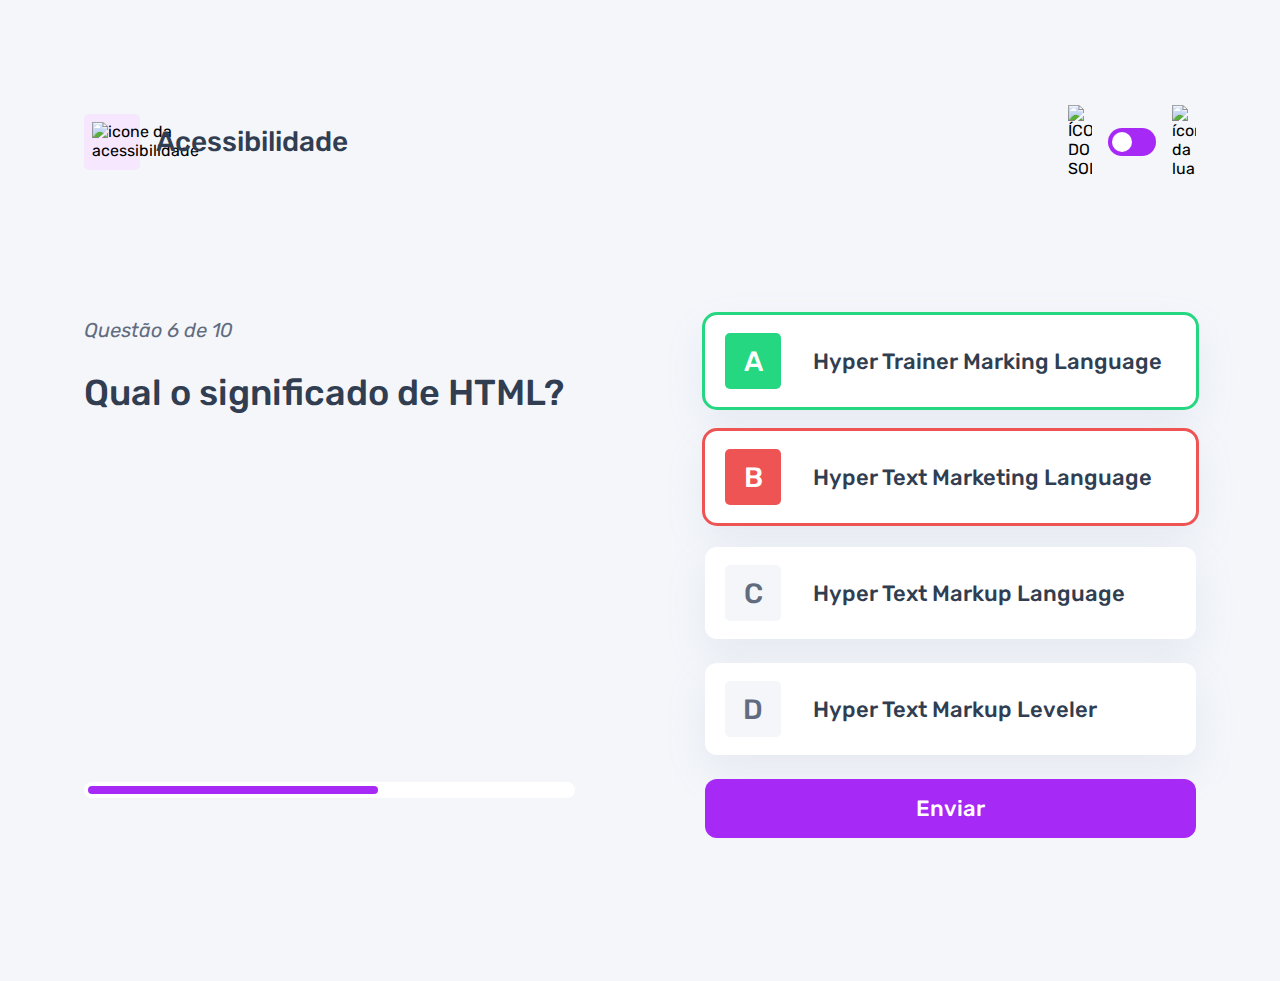
==== pages/quiz/quiz.html @ f1fa6ed0 "adicionada a responsividade para desktop" ====
<!DOCTYPE html>
<html lang="en">
<head>
    <meta charset="UTF-8">
    <meta name="viewport" content="width=device-width, initial-scale=1.0">
    <link rel="preconnect" href="https://fonts.googleapis.com">
    <link rel="preconnect" href="https://fonts.gstatic.com" crossorigin>
    <link href="https://fonts.googleapis.com/css2?family=Rubik:ital,wght@0,300..900;1,300..900&display=swap" rel="stylesheet">
    <link rel="stylesheet" href="quiz.css">
    <title>Quiz App</title>
</head>
<body>
    <header>
        <div class="assunto">
            <div class="assunto_icone">
                <img src="../../assets/images/icon-accessibility.svg" alt="icone da acessibilidade">
            </div>
            <h1>Acessibilidade</h1>
        </div>

        <div class="tema">
            <img src="../../assets/images/icon-sun-dark.svg" alt="ÍCONE DO SOL">

            <button>
                <div></div>
            </button>
            <img src="../../assets/images/icon-moon-dark.svg" alt="ícone da lua">
        </div>
    </header>
        <main>
            <section class="pergunta">
                <div>
                    <p>Questão 6 de 10</p>

                    <h2>Qual o significado de HTML?</h2>

                </div>
                

                <div class="barra_progresso">
                    <div></div>
                </div>

            </section>


            <section class="alternativas">
                <form action="">
                  <label for="alternativa_a" id="correta">
                    <input type="radio"  id="alternativa_a"  name="alternativa">

                    <div>
                        <span>A</span>
                        Hyper Trainer Marking Language

                    </div>

                  </label>


                  <label for="alternativa_b" id="errada">
                    <input type="radio" id="alternativa_b" name="alternativa">

                    <div>
                        <span>B</span>
                        Hyper Text Marketing Language
                    </div>

                  </label>

                  <label for="alternativa_c">
                    <input type="radio" id="alternativa_c" name="alternativa">


                    <div>
                        <span>C</span>
                        Hyper Text Markup Language
                    </div>
                  </label>

                  <label for="alternativa_d">
                    <input type="radio" id="alternativa_d" name="alternativa">

                    <div>
                        <span>D</span>
                        Hyper Text Markup Leveler
                    </div>
                  </label>



                </form>

                <button>Enviar</button>


            </section>

        </main>
</body>
</html>
---- pages/quiz/quiz.css ----
*{
    margin: 0;
    padding: 0;
    box-sizing: border-box;
    font-family: "Rubik",sans-serif;
    -webkit-font-smoothing:antialiased;
}


:root{
    --bg-color:#f4f6fa;
    --purple:#a729f5;
    --white:#fff;
    --shadow:0px 16px 40px 0px rgba(143, 160,193, 0.14);
    --bg-html:#fff1e9;
    --bg-css:#e0fdef;
    --bg-javascript:#ebf0ff;
    --bg-acessibilidade:#f6e7ff;
    --button-bg:#fff;
    --grenn:#26d782;
    --red:#ee5454;
    --primary-text-color:#313e51;
    --secondary-text-color:#626c7f;
    --bg-mobile:url(../../assets/images/pattern-background-mobile-light.svg);
    --bg-desktop:url(../../assets/images/pattern-background-desktop-light.svg);

}

body.escuro{
    --bg-color:#313e51;
    --bg-mobile:url(../../assets/images/pattern-background-mobile-dark.svg);
    --bg-desktop:url(../../assets/images/pattern-background-desktop-dark.svg);
    --primary-text-color:#fff;
    --secondary-text-color:#abc1e1;
    --button-bg:#3b4d66;
    --shadow: 0px 16px 40px 0px rgba(49,62,81,0.14);

}

body{
    height: 100svh;
    background: var(--bg-mobile) var(--bg-color);
    background-repeat: no-repeat;
    background-size: cover;
}

header{
    display: flex;
    justify-content: space-between;
    padding: 16px 24px;
}

.assunto{
    display: flex;
    align-items: center;
    gap: 16px;
}



.assunto_icone{
    background: var(--bg-acessibilidade);
    width: 40px;
    height: 40px;
    padding: 5px;
    border-radius: 5px;
}

.assunto_icone img {
    width: 100%;
}


.assunto h1{
    font-size: 18px;
    font-weight: 500;
    color: var(--primary-text-color);
}



.tema{
    padding: 8px 0;
    display: flex;
    align-items: center;
    gap: 8px;
}

.tema img{
    width: 16px;
}

.tema button{
    height: 20px;
    width: 32px;
    background: var(--purple);
    border: 0;
    border-radius: 999px;
    padding: 4px;
}

.tema button div{
    background:var(--white);
    width: 12px;
    height: 12px;
    border-radius: 999px;
}


main{
    padding: 32px 24px ;
}


.pergunta{
    margin-bottom: 40px;
}





.pergunta p{
    font-style: italic;
    font-size: 14px;
    color: var(--secondary-text-color);
    margin-bottom: 12px;
}


.pergunta h2{
    font-size: 20px;
    font-weight: 500;
    color: var(--primary-text-color);
    line-height: 24px;
    margin-bottom: 24px;

}

.barra_progresso{
    background: var(--button-bg);
    height: 16px;
    padding: 4px;
    border-radius: 999px;
}


.barra_progresso div{
    height: 100%;
    width: 60%;
    background: var(--purple);
    border-radius: 999px;
}








.alternativas form{
    display: flex;
    flex-direction: column;
    gap: 12px;
    margin-bottom: 12px;

}






.alternativas label{
    display: block;
    padding: 12px;
    background: var(--button-bg);
    font-size: 18px;
    font-weight: 500;
    border-radius: 12px;
    box-shadow: var(--shadow);
    color: var(--primary-text-color);
}


.alternativas label:has(input:checked){
    outline: 3px solid var(--purple);

    & span {
        background: var(--purple);
        color: var(--white);
    }


}

.alternativas label#correta{
    outline: 3px solid var(--grenn) ;
    & span{
        background: var(--grenn);
        color: var(--white);
    }
}

.alternativas label#errada{
    outline: 3px solid var(--red);

    & span{
        background: var(--red);
        color: var(--white);
    }

}








.alternativas input{
    display: none;
}


.alternativas div{
    display: flex;
    align-items: center;
    gap: 16px;
 

}




.alternativas div span{
    display: block;
    width: 40px;
    height: 40px;
    background: var(--bg-color);
    border-radius: 5px ;
    display: flex;
    align-items: center;
    justify-content: center;
    color: var(--secondary-text-color);

    flex-shrink: 0;
}

.alternativas button{
    padding: 16px;
    border-radius: 12px;
    border: 0;
    background: var(--purple);
    color: var(--white);
    width: 100%;
    font-size: 18px;
    font-weight: 500;

}



@media (min-width:1100px){
    
    
    header{
        margin-block: 81px;
        max-width: 1160px;
        margin-inline:auto;
    }


    .assunto_icone{
        width: 56px;
        height: 56px;
        padding: 8px;
    }

    .assunto h1{
        font-size: 28px;
    }

    .tema{
        gap: 16px;
    }


    .tema img{
        width: 24px;
    }


    .tema button{
        width: 48px;
        height: 28px;

    }

    .tema button div{
        width: 20px;
        height: 20px;

    }

    main{
        max-width: 1160px;
        margin-inline:auto; 
        display: flex;
        gap: 130px;
    }

    section{
        width: 100%;
    }


    .pergunta{
        display: flex;
        flex-direction: column;
        justify-content: space-between;
    }

    .pergunta p{
        font-size: 20px;
        line-height: 30px;
        margin-bottom: 27px;
    }

    .pergunta h2{
        font-size: 36px;
        line-height: 42px;

    }

    
    .alternativas form{
        gap: 24px;
        margin-bottom: 24px;
    }


    .alternativas label{
        font-size: 22px;
        padding: 18px 20px;

    }


    .alternativas div{
        gap: 32px;
    }

    .alternativas div span{
        width: 56px;
        height: 56px;
        font-size: 28px;
    }

    .alternativas button{
        font-size: 22px;
    }
}
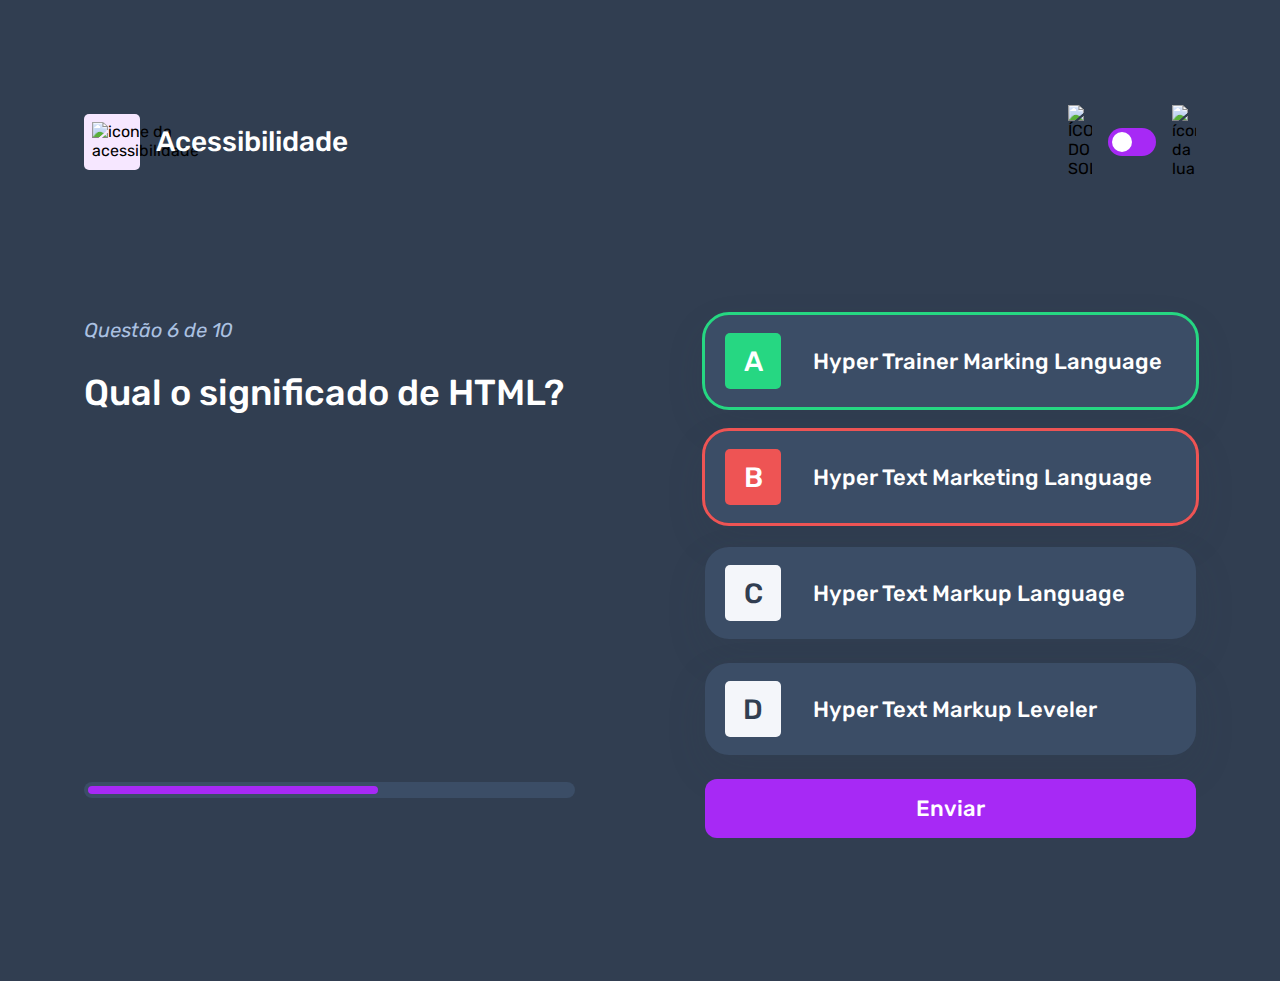
==== commit 652f7393: "ajuste das cores do tema dark" ====
--- a/pages/quiz/quiz.html
+++ b/pages/quiz/quiz.html
@@ -9,7 +9,7 @@
     <link rel="stylesheet" href="quiz.css">
     <title>Quiz App</title>
 </head>
-<body>
+<body class="escuro">
     <header>
         <div class="assunto">
             <div class="assunto_icone">
--- a/pages/quiz/quiz.css
+++ b/pages/quiz/quiz.css
@@ -9,7 +9,10 @@
 
 :root{
     --bg-color:#f4f6fa;
+    --bg-span:#f4f6fa;
+    --color-span:#626c7f;
     --purple:#a729f5;
+    --purple-hover: rgba(167, 41, 245,0.7) ;
     --white:#fff;
     --shadow:0px 16px 40px 0px rgba(143, 160,193, 0.14);
     --bg-html:#fff1e9;
@@ -28,6 +31,7 @@
 
 body.escuro{
     --bg-color:#313e51;
+    --color-span:#313e51;
     --bg-mobile:url(../../assets/images/pattern-background-mobile-dark.svg);
     --bg-desktop:url(../../assets/images/pattern-background-desktop-dark.svg);
     --primary-text-color:#fff;
@@ -181,7 +185,18 @@
     border-radius: 12px;
     box-shadow: var(--shadow);
     color: var(--primary-text-color);
-}
+    cursor:pointer;
+}
+
+
+.alternativas label:hover{
+   & span {
+    background: var(--bg-acessibilidade);
+    color: var(--purple);
+   }
+}
+
+
 
 
 .alternativas label:has(input:checked){
@@ -240,12 +255,12 @@
     display: block;
     width: 40px;
     height: 40px;
-    background: var(--bg-color);
+    background: var(--bg-span);
     border-radius: 5px ;
     display: flex;
     align-items: center;
     justify-content: center;
-    color: var(--secondary-text-color);
+    color: var(--color-span);
 
     flex-shrink: 0;
 }
@@ -259,8 +274,17 @@
     width: 100%;
     font-size: 18px;
     font-weight: 500;
-
-}
+    transition: background 0.3s;
+}
+
+
+.alternativas button:hover{
+    background: var(--purple-hover);
+    cursor: pointer;
+
+}
+
+
 
 
 
@@ -346,7 +370,7 @@
     .alternativas label{
         font-size: 22px;
         padding: 18px 20px;
-
+        border-radius: 24px;
     }
 
 
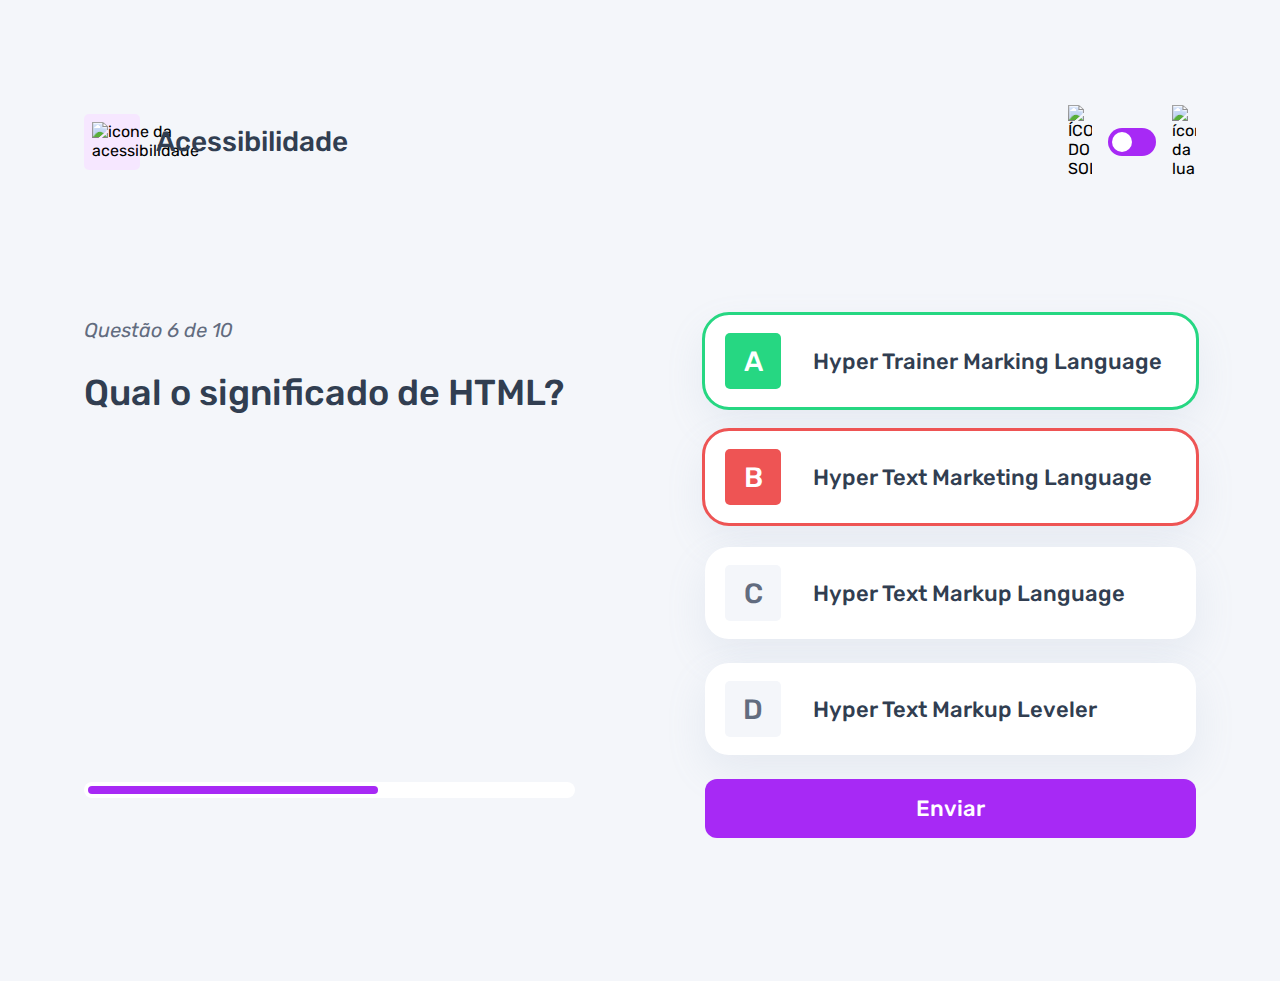
==== commit 59e375ef: "ajuste do fundo para desktop no quiz.html" ====
--- a/pages/quiz/quiz.html
+++ b/pages/quiz/quiz.html
@@ -9,7 +9,7 @@
     <link rel="stylesheet" href="quiz.css">
     <title>Quiz App</title>
 </head>
-<body class="escuro">
+<body >
     <header>
         <div class="assunto">
             <div class="assunto_icone">
--- a/pages/quiz/quiz.css
+++ b/pages/quiz/quiz.css
@@ -290,6 +290,14 @@
 
 @media (min-width:1100px){
     
+    body{
+        background: var(--bg-desktop) var(--bg-color);
+        background-size: cover;
+        background-repeat: no-repeat;
+    }
+
+
+
     
     header{
         margin-block: 81px;
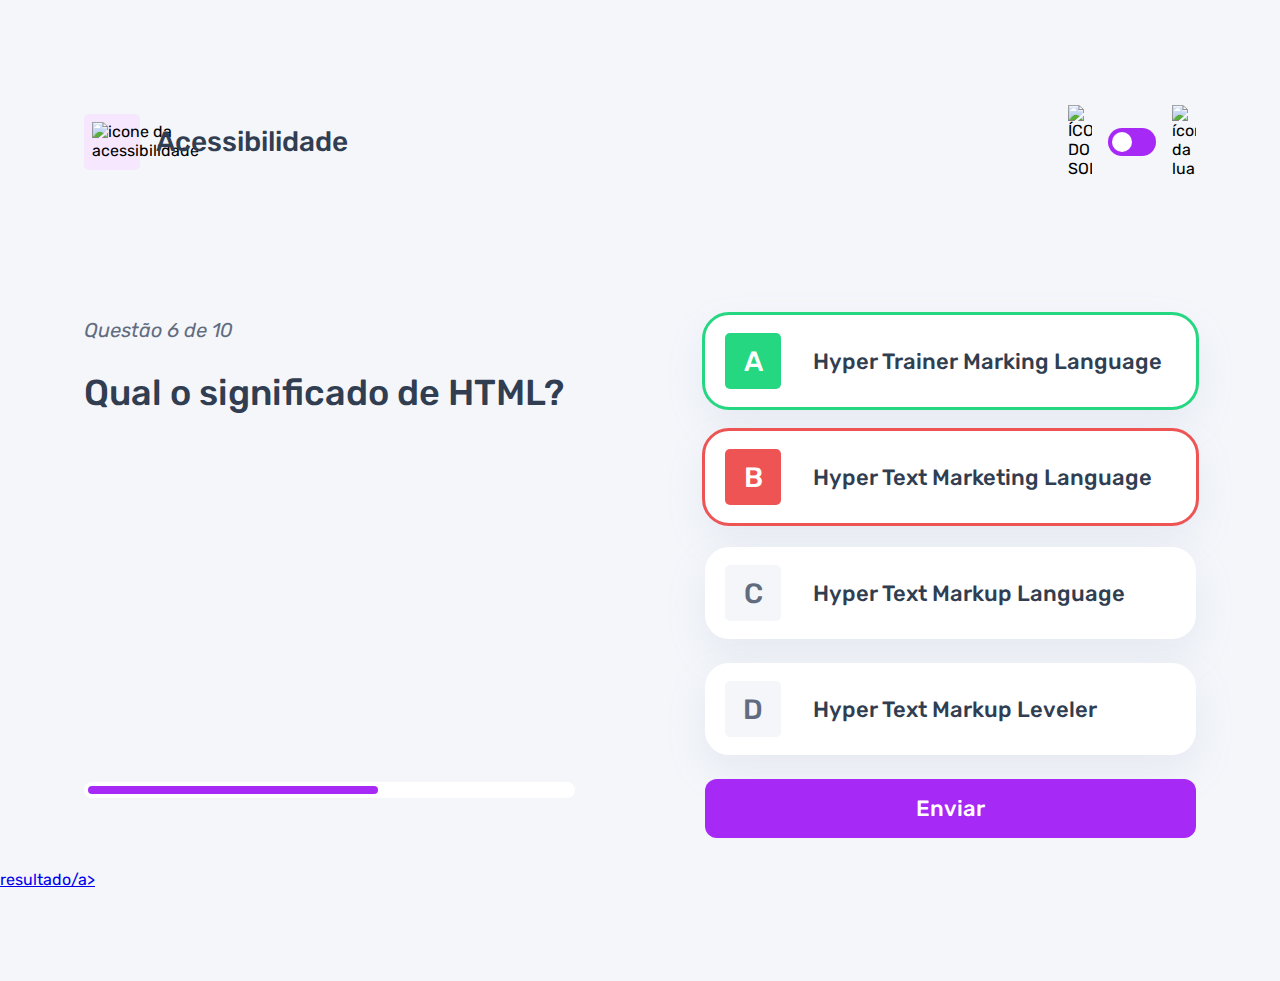
==== commit 814d3b3d: "adição do header no resultado  httml" ====
--- a/pages/quiz/quiz.html
+++ b/pages/quiz/quiz.html
@@ -97,5 +97,7 @@
             </section>
 
         </main>
+
+        <a href="../resultado/resultado.html">resultado/a>
 </body>
 </html>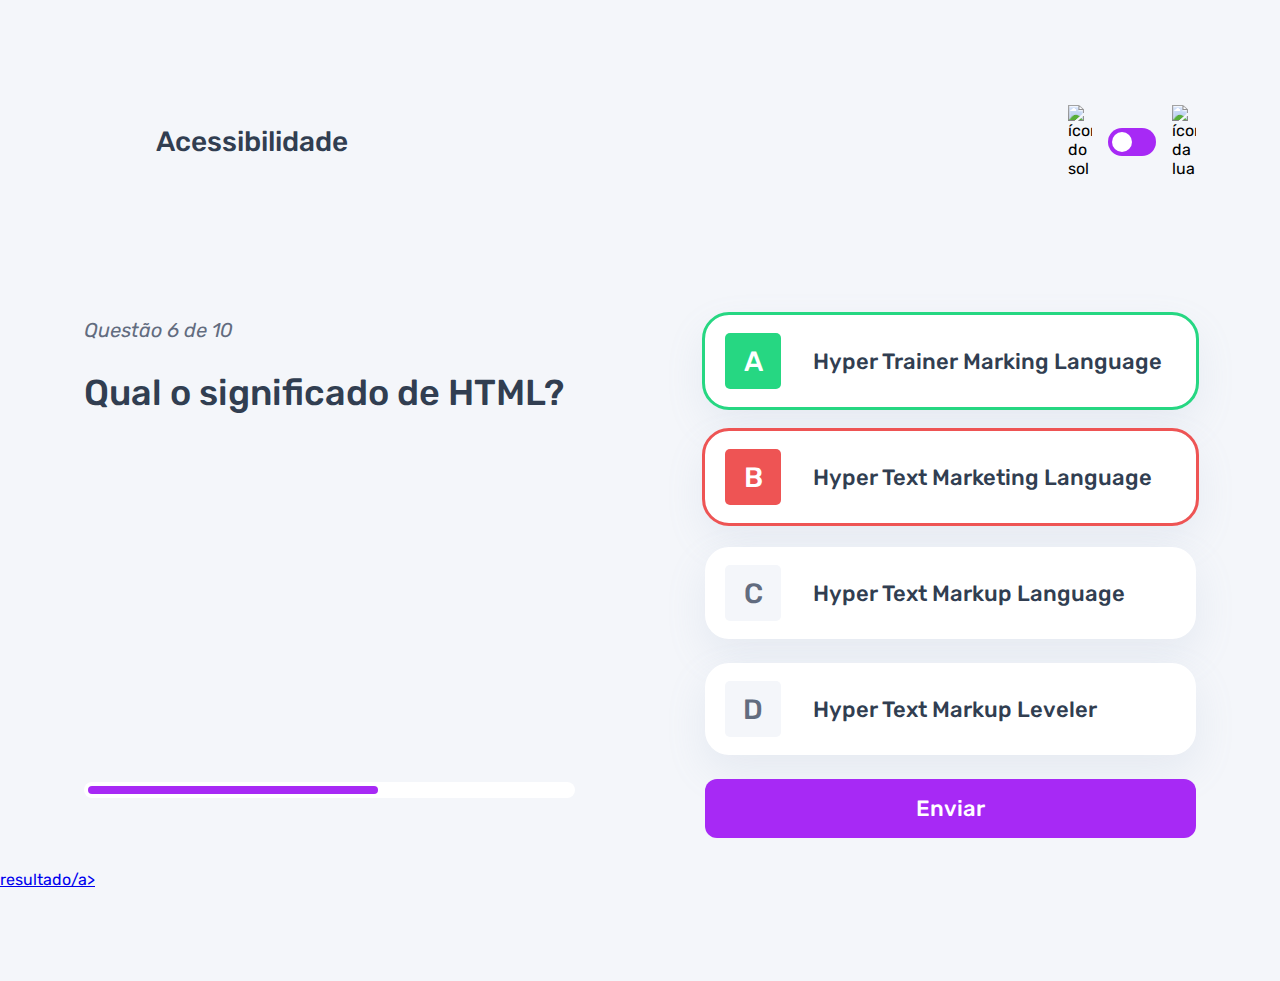
==== commit 7c62829e: "alteração dinamica do assunto da página" ====
--- a/pages/quiz/quiz.html
+++ b/pages/quiz/quiz.html
@@ -7,19 +7,20 @@
     <link rel="preconnect" href="https://fonts.gstatic.com" crossorigin>
     <link href="https://fonts.googleapis.com/css2?family=Rubik:ital,wght@0,300..900;1,300..900&display=swap" rel="stylesheet">
     <link rel="stylesheet" href="quiz.css">
+    <script type="module" src="./quiz.js" defer></script>
     <title>Quiz App</title>
 </head>
 <body >
     <header>
         <div class="assunto">
             <div class="assunto_icone">
-                <img src="../../assets/images/icon-accessibility.svg" alt="icone da acessibilidade">
+                <img src="" alt="">
             </div>
             <h1>Acessibilidade</h1>
         </div>
 
         <div class="tema">
-            <img src="../../assets/images/icon-sun-dark.svg" alt="ÍCONE DO SOL">
+            <img src="../../assets/images/icon-sun-dark.svg" alt="ícone do sol">
 
             <button>
                 <div></div>
--- a/pages/quiz/quiz.css
+++ b/pages/quiz/quiz.css
@@ -63,12 +63,33 @@
 
 
 .assunto_icone{
-    background: var(--bg-acessibilidade);
+    
     width: 40px;
     height: 40px;
     padding: 5px;
     border-radius: 5px;
 }
+
+
+.assunto_icone.html{
+    background: var(--bg-html);
+
+}
+
+
+.assunto_icone.css{
+    background: var(--bg-css);
+}
+
+
+.assunto_icone.javascript{
+    background: var(--bg-javascript);
+}
+
+.assunto_icone.acessibilidade{
+    background: var(--bg-acessibilidade);
+}
+
 
 .assunto_icone img {
     width: 100%;
@@ -101,6 +122,8 @@
     border: 0;
     border-radius: 999px;
     padding: 4px;
+    display: flex;
+    cursor: pointer;
 }
 
 .tema button div{
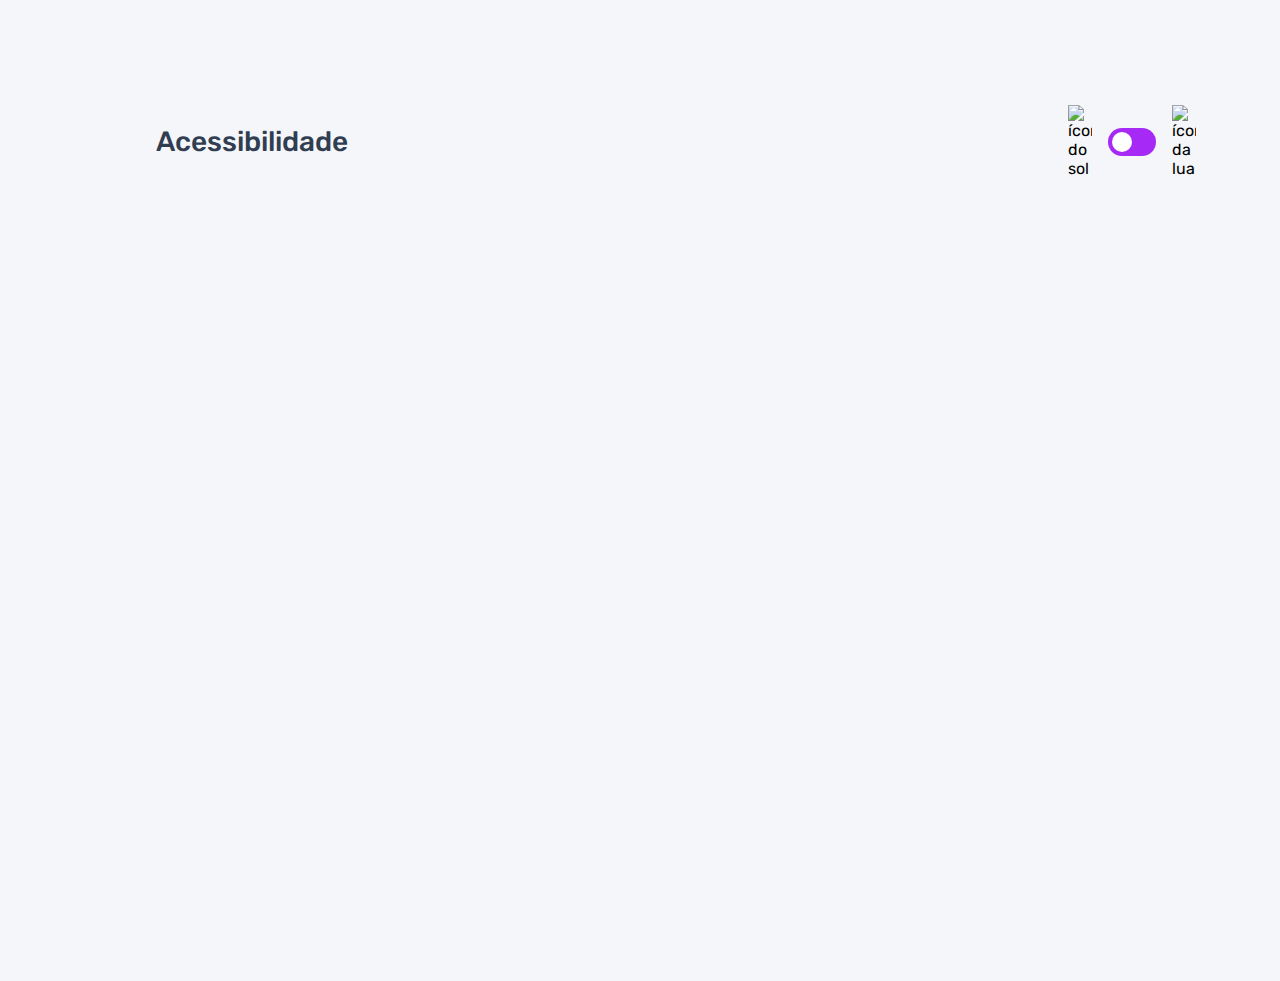
==== commit e31ed0b5: "adicionadas as funçoes de buscar perguntas e montar as perguntas do html" ====
--- a/pages/quiz/quiz.html
+++ b/pages/quiz/quiz.html
@@ -29,76 +29,8 @@
         </div>
     </header>
         <main>
-            <section class="pergunta">
-                <div>
-                    <p>Questão 6 de 10</p>
-
-                    <h2>Qual o significado de HTML?</h2>
-
-                </div>
-                
-
-                <div class="barra_progresso">
-                    <div></div>
-                </div>
-
-            </section>
-
-
-            <section class="alternativas">
-                <form action="">
-                  <label for="alternativa_a" id="correta">
-                    <input type="radio"  id="alternativa_a"  name="alternativa">
-
-                    <div>
-                        <span>A</span>
-                        Hyper Trainer Marking Language
-
-                    </div>
-
-                  </label>
-
-
-                  <label for="alternativa_b" id="errada">
-                    <input type="radio" id="alternativa_b" name="alternativa">
-
-                    <div>
-                        <span>B</span>
-                        Hyper Text Marketing Language
-                    </div>
-
-                  </label>
-
-                  <label for="alternativa_c">
-                    <input type="radio" id="alternativa_c" name="alternativa">
-
-
-                    <div>
-                        <span>C</span>
-                        Hyper Text Markup Language
-                    </div>
-                  </label>
-
-                  <label for="alternativa_d">
-                    <input type="radio" id="alternativa_d" name="alternativa">
-
-                    <div>
-                        <span>D</span>
-                        Hyper Text Markup Leveler
-                    </div>
-                  </label>
-
-
-
-                </form>
-
-                <button>Enviar</button>
-
-
-            </section>
-
+            
         </main>
 
-        <a href="../resultado/resultado.html">resultado/a>
 </body>
 </html>--- a/pages/quiz/quiz.css
+++ b/pages/quiz/quiz.css
@@ -174,7 +174,6 @@
 
 .barra_progresso div{
     height: 100%;
-    width: 60%;
     background: var(--purple);
     border-radius: 999px;
 }
